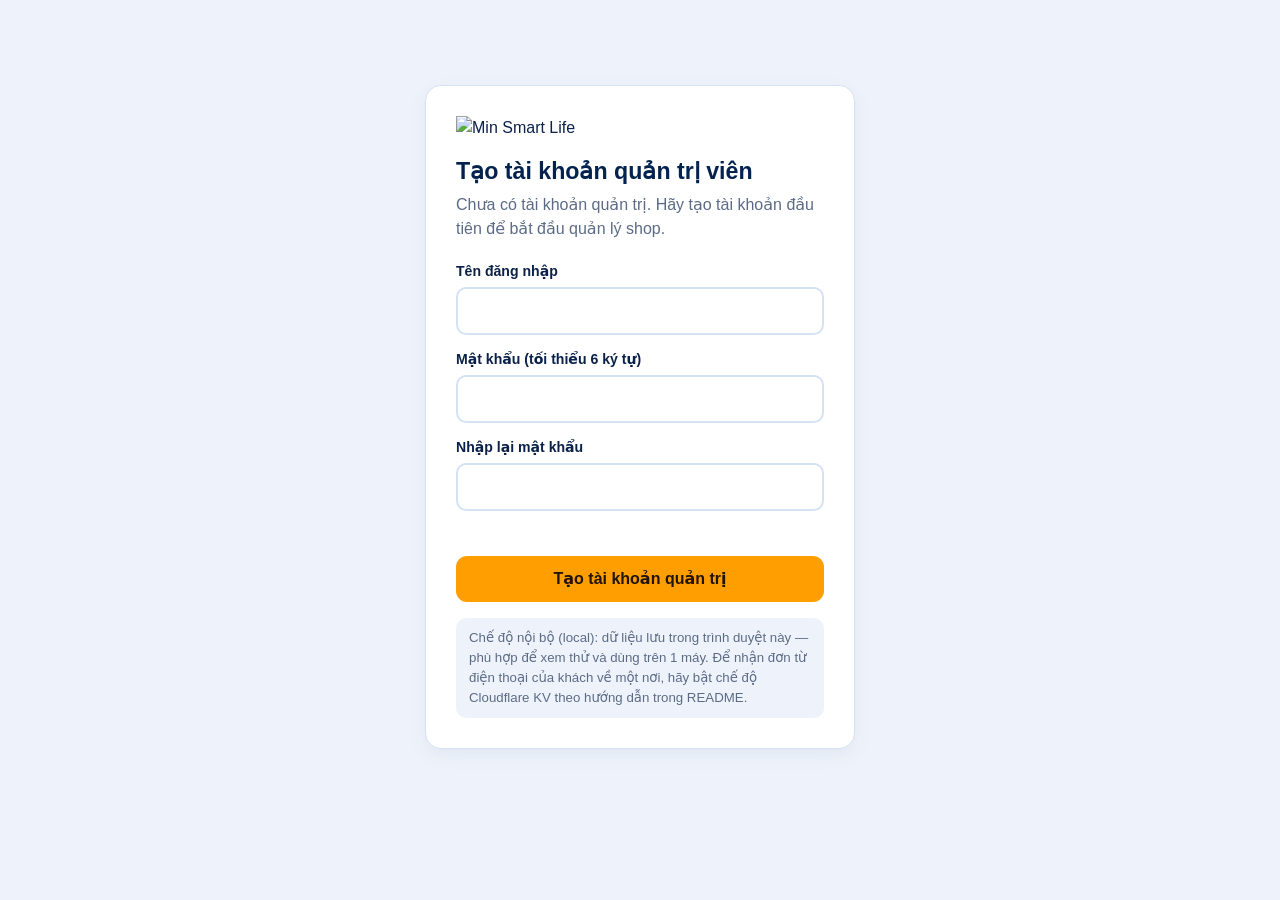
==== admin.html @ 44592204 "Deploy Min Smart Life website v7: storefront + CMS admin + Cloudflare Functions" ====
<!DOCTYPE html>
<html lang="vi">
<head>
<meta charset="UTF-8">
<meta name="viewport" content="width=device-width, initial-scale=1.0">
<title>Quản trị Min Smart Life — CMS</title>
<meta name="robots" content="noindex, nofollow">
<link rel="icon" type="image/png" href="assets/img/favicon.png">
<style>
:root{--primary:#0A4BA8;--dark:#03224E;--accent:#FF9E00;--bg:#EEF3FB;--card:#fff;--text:#0A2149;--muted:#5B6B85;--border:#D5E2F4;--danger:#DC2626;--ok:#0E9F6E}
*{box-sizing:border-box;margin:0;padding:0}
[hidden]{display:none!important}
body{font-family:"Nunito Sans",Arial,system-ui,sans-serif;background:var(--bg);color:var(--text);line-height:1.5}
h1,h2,h3,h4,strong,b{font-family:Arial,Helvetica,sans-serif}
button{font:inherit;cursor:pointer}
input,select,textarea{font:inherit;padding:10px 12px;border:2px solid var(--border);border-radius:10px;background:#fff;width:100%}
input:focus,select:focus,textarea:focus{outline:none;border-color:var(--primary)}
label{font-weight:700;font-size:.88rem;display:block;margin-bottom:5px}
.wrap{max-width:1180px;margin:0 auto;padding:22px 18px 60px}
.btn{display:inline-flex;align-items:center;justify-content:center;gap:7px;background:var(--accent);color:#221500;font-weight:800;border:0;padding:11px 20px;border-radius:11px;transition:filter .15s,transform .15s}
.btn:hover{filter:brightness(1.06)} .btn:active{transform:scale(.98)}
.btn-blue{background:var(--primary);color:#fff}
.btn-ghost{background:#fff;border:2px solid var(--border);color:var(--text)}
.btn-danger{background:#FDECEC;color:var(--danger);border:2px solid #F6CACA}
.btn-sm{padding:7px 13px;font-size:.86rem;border-radius:9px}
.card{background:var(--card);border:1px solid var(--border);border-radius:16px;box-shadow:0 6px 20px rgba(3,34,78,.06)}
/* Auth */
.auth-box{max-width:430px;margin:7vh auto;padding:30px}
.auth-box h1{font-size:1.45rem;color:var(--dark);margin-bottom:4px}
.auth-box .sub{color:var(--muted);margin-bottom:20px}
.auth-box form{display:grid;gap:14px}
.auth-err{color:var(--danger);font-weight:700;font-size:.9rem;min-height:1.2em}
.mode-note{margin-top:16px;font-size:.83rem;color:var(--muted);background:var(--bg);border-radius:10px;padding:10px 13px}
/* App layout */
.topbar{display:flex;align-items:center;gap:14px;flex-wrap:wrap;margin-bottom:18px}
.topbar img{height:44px;width:auto}
.topbar .spacer{flex:1}
.badge{display:inline-block;padding:4px 11px;border-radius:999px;font-size:.76rem;font-weight:800;background:#E1EAF6;color:var(--dark)}
.badge.server{background:#DFF7EC;color:#046C4E}
.stats{display:grid;grid-template-columns:repeat(auto-fit,minmax(180px,1fr));gap:13px;margin-bottom:18px}
.stat{padding:16px 18px}
.stat span{color:var(--muted);font-weight:700;font-size:.85rem}
.stat strong{display:block;font-size:1.55rem;color:var(--dark);margin-top:2px}
.tabs{display:flex;gap:8px;flex-wrap:wrap;margin-bottom:16px}
.tab{border:2px solid var(--border);background:#fff;font-weight:800;padding:10px 18px;border-radius:999px}
.tab.active{background:var(--dark);border-color:var(--dark);color:#fff}
.panel{padding:20px}
.toolbar{display:flex;gap:10px;flex-wrap:wrap;margin-bottom:15px}
.toolbar input,.toolbar select{width:auto;flex:1;min-width:170px}
table{width:100%;border-collapse:collapse;font-size:.93rem}
th,td{text-align:left;padding:10px 9px;border-bottom:1px solid #E7EEF8;vertical-align:top}
th{color:var(--dark);font-size:.82rem;text-transform:uppercase;letter-spacing:.04em}
tr:hover td{background:#F7FAFF}
.status{padding:6px 9px;border-radius:8px;border:2px solid var(--border);font-weight:700;width:auto}
.st{display:inline-block;padding:3px 10px;border-radius:999px;font-size:.78rem;font-weight:800;white-space:nowrap}
.st-new{background:#FFF3D6;color:#8A5A00}.st-contacted{background:#E1EAF6;color:#0A4BA8}.st-confirmed{background:#DFF7EC;color:#046C4E}
.st-shipping{background:#E9E5FF;color:#4C2FB3}.st-done{background:#D1FAE5;color:#065F46}.st-cancelled{background:#FDECEC;color:#B42318}
.thumb{width:52px;height:52px;object-fit:cover;border-radius:9px;background:#EEF3FB}
.empty{color:var(--muted);text-align:center;padding:28px 0;font-weight:700}
.form-grid{display:grid;grid-template-columns:1fr 1fr;gap:14px}
.form-grid .full{grid-column:1/-1}
.form-actions{display:flex;gap:10px;margin-top:16px;flex-wrap:wrap}
.detail-box{background:#F7FAFF;border:1px solid var(--border);border-radius:12px;padding:14px 16px;margin:8px 0 14px;font-size:.92rem}
.detail-box ul{margin:6px 0 6px 18px}
.toast{position:fixed;left:50%;bottom:22px;transform:translateX(-50%);background:var(--dark);color:#fff;font-weight:700;padding:12px 22px;border-radius:12px;box-shadow:0 14px 30px rgba(0,0,0,.25);z-index:99}
@media (max-width:720px){.form-grid{grid-template-columns:1fr}table{font-size:.85rem}th,td{padding:8px 6px}}
</style>
</head>
<body>

<!-- ===== AUTH ===== -->
<section id="authView" class="wrap">
  <div class="card auth-box">
    <img src="assets/img/logo.png" alt="Min Smart Life" style="height:52px;width:auto;margin-bottom:14px">
    <div id="setupBox" hidden>
      <h1>Tạo tài khoản quản trị viên</h1>
      <p class="sub">Chưa có tài khoản quản trị. Hãy tạo tài khoản đầu tiên để bắt đầu quản lý shop.</p>
      <form id="setupForm">
        <div><label for="suUser">Tên đăng nhập</label><input id="suUser" autocomplete="username" required></div>
        <div><label for="suPass">Mật khẩu (tối thiểu 6 ký tự)</label><input id="suPass" type="password" autocomplete="new-password" required minlength="6"></div>
        <div><label for="suPass2">Nhập lại mật khẩu</label><input id="suPass2" type="password" autocomplete="new-password" required></div>
        <p class="auth-err" id="setupErr"></p>
        <button class="btn" type="submit">Tạo tài khoản quản trị</button>
      </form>
    </div>
    <div id="loginBox" hidden>
      <h1>Đăng nhập quản trị</h1>
      <p class="sub">Quản lý đơn hàng, khách hàng và sản phẩm của Min Smart Life.</p>
      <form id="loginForm">
        <div><label for="liUser">Tên đăng nhập</label><input id="liUser" autocomplete="username" required></div>
        <div><label for="liPass">Mật khẩu</label><input id="liPass" type="password" autocomplete="current-password" required></div>
        <p class="auth-err" id="loginErr"></p>
        <button class="btn" type="submit">Đăng nhập</button>
      </form>
    </div>
    <p class="mode-note" id="modeNote">Đang kiểm tra chế độ lưu trữ...</p>
  </div>
</section>

<!-- ===== APP ===== -->
<section id="appView" class="wrap" hidden>
  <div class="topbar">
    <img src="assets/img/logo.png" alt="Min Smart Life">
    <span class="badge" id="modeBadge">Chế độ nội bộ</span>
    <span class="spacer"></span>
    <span id="adminName" style="font-weight:800"></span>
    <a class="btn btn-ghost btn-sm" href="index.html?tu_cms=1">Xem website</a>
    <button class="btn btn-ghost btn-sm" id="logoutBtn">Đăng xuất</button>
  </div>

  <div class="stats">
    <div class="card stat"><span>Tổng đơn hàng</span><strong id="stOrders">0</strong></div>
    <div class="card stat"><span>Đơn mới chờ xử lý</span><strong id="stNew">0</strong></div>
    <div class="card stat"><span>Doanh thu (đơn hoàn thành)</span><strong id="stRevenue">0₫</strong></div>
    <div class="card stat"><span>Khách hàng</span><strong id="stCustomers">0</strong></div>
    <div class="card stat"><span>Sản phẩm đang bán</span><strong id="stProducts">0</strong></div>
  </div>

  <div class="tabs">
    <button class="tab active" data-tab="orders">Đơn hàng</button>
    <button class="tab" data-tab="customers">Khách hàng</button>
    <button class="tab" data-tab="products">Sản phẩm</button>
    <button class="tab" data-tab="accounts">Tài khoản</button>
  </div>

  <!-- Orders -->
  <div class="card panel" id="tab-orders">
    <div class="toolbar">
      <input id="orderSearch" type="search" placeholder="Tìm theo mã đơn, tên khách, số điện thoại...">
      <select id="orderFilter">
        <option value="">Tất cả trạng thái</option>
        <option value="new">Mới</option><option value="contacted">Đã liên hệ</option>
        <option value="confirmed">Đã xác nhận</option><option value="shipping">Đang giao</option>
        <option value="done">Hoàn thành</option><option value="cancelled">Đã huỷ</option>
      </select>
      <button class="btn btn-ghost btn-sm" id="exportOrders">Xuất CSV</button>
    </div>
    <div style="overflow-x:auto"><table>
      <thead><tr><th>Mã đơn</th><th>Thời gian</th><th>Khách hàng</th><th>Sản phẩm</th><th>Tổng tiền</th><th>Trạng thái</th><th></th></tr></thead>
      <tbody id="orderRows"></tbody>
    </table></div>
    <p class="empty" id="orderEmpty" hidden>Chưa có đơn hàng nào. Đơn sẽ xuất hiện tại đây ngay khi khách đặt hàng trên website.</p>
    <div id="orderDetail"></div>
  </div>

  <!-- Customers -->
  <div class="card panel" id="tab-customers" hidden>
    <div class="toolbar"><input id="custSearch" type="search" placeholder="Tìm theo tên, số điện thoại, email..."></div>
    <div style="overflow-x:auto"><table>
      <thead><tr><th>Khách hàng</th><th>Số điện thoại</th><th>Email</th><th>Địa chỉ</th><th>Số đơn</th><th>Tổng chi tiêu</th><th>Đơn gần nhất</th></tr></thead>
      <tbody id="custRows"></tbody>
    </table></div>
    <p class="empty" id="custEmpty" hidden>Chưa có khách hàng nào.</p>
  </div>

  <!-- Accounts -->
  <div class="card panel" id="tab-accounts" hidden>
    <h3 style="margin-bottom:10px">Tài khoản quản trị viên</h3>
    <ul id="adminList" style="margin:0 0 20px 18px"></ul>
    <h4 style="margin-bottom:10px">Thêm tài khoản quản trị viên</h4>
    <form id="addAdminForm" style="display:grid;gap:13px;max-width:430px">
      <div><label for="naUser">Tên đăng nhập mới</label><input id="naUser" autocomplete="off" required></div>
      <div><label for="naPass">Mật khẩu (tối thiểu 6 ký tự)</label><input id="naPass" type="password" autocomplete="new-password" required minlength="6"></div>
      <div><label for="naPass2">Nhập lại mật khẩu</label><input id="naPass2" type="password" autocomplete="new-password" required></div>
      <p class="auth-err" id="naErr"></p>
      <div><button class="btn btn-blue" type="submit">Tạo thêm tài khoản</button></div>
    </form>
  </div>

  <!-- Products -->
  <div class="card panel" id="tab-products" hidden>
    <div class="toolbar">
      <input id="prodSearch" type="search" placeholder="Tìm sản phẩm theo tên, mã SKU, danh mục...">
      <button class="btn btn-sm" id="addProductBtn">+ Thêm sản phẩm</button>
    </div>
    <form id="productForm" class="card" style="padding:18px;margin-bottom:18px" hidden>
      <h3 id="pfTitle" style="margin-bottom:14px">Thêm sản phẩm</h3>
      <input type="hidden" id="pfIndex">
      <div class="form-grid">
        <div class="full"><label for="pfName">Tên sản phẩm *</label><input id="pfName" required></div>
        <div><label for="pfSku">Mã SKU</label><input id="pfSku" placeholder="Ví dụ: BM05"></div>
        <div><label for="pfPrice">Giá (VNĐ) *</label><input id="pfPrice" type="number" min="0" step="1000" required></div>
        <div><label for="pfCategory">Danh mục</label><input id="pfCategory" list="catList" placeholder="Chọn hoặc gõ danh mục"><datalist id="catList"></datalist></div>
        <div><label for="pfSold">Đã bán</label><input id="pfSold" type="number" min="0" value="0"></div>
        <div class="full"><label for="pfImage">Ảnh sản phẩm chính — dán URL hoặc tải ảnh từ máy lên</label>
        <input id="pfImage" placeholder="https://...">
        <div style="display:flex;gap:12px;align-items:center;margin-top:9px;flex-wrap:wrap">
          <input type="file" id="pfUpload" accept="image/*" style="width:auto;border:0;padding:0">
          <img id="pfPreview" class="thumb" alt="" hidden>
          <span style="font-size:.82rem;color:var(--muted)">Ảnh tải lên tự nén tối đa 1000px cho nhẹ; hoặc dán URL ảnh có sẵn.</span>
        </div></div>
        <div><label for="pfFactory">Xuất xứ</label><input id="pfFactory" placeholder="Ví dụ: Made in Germany"></div>
        <div><label for="pfImages">Link ảnh phụ (mỗi link 1 dòng)</label><textarea id="pfImages" rows="2"></textarea></div>
        <div class="full"><label for="pfDesc">Mô tả / điểm nổi bật (mỗi ý 1 dòng)</label><textarea id="pfDesc" rows="4"></textarea></div>
      </div>
      <div class="form-actions">
        <button class="btn btn-blue" type="submit">Lưu sản phẩm</button>
        <button class="btn btn-ghost" type="button" id="pfCancel">Huỷ</button>
      </div>
    </form>
    <div style="overflow-x:auto"><table>
      <thead><tr><th>Ảnh</th><th>Sản phẩm</th><th>SKU</th><th>Danh mục</th><th>Giá</th><th>Đã bán</th><th></th></tr></thead>
      <tbody id="prodRows"></tbody>
    </table></div>
    <p class="empty" id="prodEmpty" hidden>Chưa có sản phẩm nào.</p>
  </div>
</section>

<div class="toast" id="toast" hidden></div>

<script src="assets/js/products.js"></script>
<script>
(function () {
  "use strict";
  /* ============ Tầng dữ liệu: ưu tiên Cloudflare API (KV), không có thì dùng localStorage ============ */
  var MODE = "local";
  var token = sessionStorage.getItem("msl_admin_token") || "";
  var LS = {
    get: function (k, d) { try { var v = JSON.parse(localStorage.getItem(k)); return v == null ? d : v; } catch (e) { return d; } },
    set: function (k, v) { localStorage.setItem(k, JSON.stringify(v)); }
  };
  function api(path, opts) {
    opts = opts || {};
    opts.headers = Object.assign({ "Content-Type": "application/json" }, opts.headers || {});
    if (token) opts.headers.Authorization = "Bearer " + token;
    return fetch(path, opts).then(function (r) { return r.json().then(function (j) { return { ok: r.ok, data: j }; }); });
  }
  function sha256(text) {
    if (window.crypto && crypto.subtle) {
      return crypto.subtle.digest("SHA-256", new TextEncoder().encode("msl::" + text)).then(function (buf) {
        return [...new Uint8Array(buf)].map(function (b) { return b.toString(16).padStart(2, "0"); }).join("");
      });
    }
    var h = 0; for (var i = 0; i < text.length; i++) { h = (h * 31 + text.charCodeAt(i)) >>> 0; }
    return Promise.resolve("fnv" + h.toString(16));
  }
  var DB = {
    detect: function () {
      if (typeof fetch !== "function" || !/^https?:$/.test(location.protocol)) { MODE = "local"; return Promise.resolve(); }
      return fetch("/api/health").then(function (r) { return r.json(); }).then(function (j) { MODE = j && j.ok && j.kv ? "server" : "local"; }).catch(function () { MODE = "local"; });
    },
    adminsLocal: function () {
      var list = LS.get("msl_admins", null);
      if (!list) { var legacy = LS.get("msl_admin", null); list = legacy ? [legacy] : []; LS.set("msl_admins", list); }
      return list;
    },
    hasAdmin: function () {
      if (MODE === "server") return api("/api/auth").then(function (r) { return r.data.hasAdmin; });
      return Promise.resolve(DB.adminsLocal().length > 0);
    },
    listAdmins: function () {
      if (MODE === "server") return api("/api/auth", { method: "POST", body: JSON.stringify({ action: "list" }) }).then(function (r) { return r.data.admins || []; });
      return Promise.resolve(DB.adminsLocal().map(function (x) { return x.username; }));
    },
    createAdmin: function (user, pass) {
      if (MODE === "server") return api("/api/auth", { method: "POST", body: JSON.stringify({ action: "create", username: user, password: pass }) }).then(function (r) { if (!r.ok) throw new Error(r.data.error || "Không tạo được tài khoản"); });
      return sha256(pass).then(function (hash) {
        var list = DB.adminsLocal();
        if (list.some(function (x) { return x.username === user; })) throw new Error("Tên đăng nhập đã tồn tại");
        list.push({ username: user, passHash: hash }); LS.set("msl_admins", list);
      });
    },
    setup: function (user, pass) {
      if (MODE === "server") return api("/api/auth", { method: "POST", body: JSON.stringify({ action: "setup", username: user, password: pass }) }).then(function (r) { if (!r.ok) throw new Error(r.data.error || "Không tạo được tài khoản"); token = r.data.token; sessionStorage.setItem("msl_admin_token", token); });
      return sha256(pass).then(function (hash) { LS.set("msl_admins", [{ username: user, passHash: hash }]); sessionStorage.setItem("msl_admin_user", user); });
    },
    login: function (user, pass) {
      if (MODE === "server") return api("/api/auth", { method: "POST", body: JSON.stringify({ action: "login", username: user, password: pass }) }).then(function (r) { if (!r.ok) throw new Error(r.data.error || "Sai thông tin đăng nhập"); token = r.data.token; sessionStorage.setItem("msl_admin_token", token); sessionStorage.setItem("msl_admin_user", user); });
      return sha256(pass).then(function (hash) {
        var a = DB.adminsLocal().find(function (x) { return x.username === user; });
        if (!a || a.passHash !== hash) throw new Error("Sai tên đăng nhập hoặc mật khẩu");
        sessionStorage.setItem("msl_admin_user", user);
      });
    },
    loggedIn: function () {
      if (MODE === "server") return !!token;
      return !!sessionStorage.getItem("msl_admin_user");
    },
    logout: function () { token = ""; sessionStorage.removeItem("msl_admin_token"); sessionStorage.removeItem("msl_admin_user"); },
    orders: function () {
      if (MODE === "server") return api("/api/orders").then(function (r) { return r.data.orders || []; });
      return Promise.resolve(LS.get("msl_orders", []));
    },
    updateOrder: function (id, status) {
      if (MODE === "server") return api("/api/orders", { method: "POST", body: JSON.stringify({ action: "update", id: id, status: status }) });
      var arr = LS.get("msl_orders", []); arr.forEach(function (o) { if (o.id === id) o.status = status; }); LS.set("msl_orders", arr);
      return Promise.resolve();
    },
    deleteOrder: function (id) {
      if (MODE === "server") return api("/api/orders", { method: "POST", body: JSON.stringify({ action: "delete", id: id }) });
      LS.set("msl_orders", LS.get("msl_orders", []).filter(function (o) { return o.id !== id; }));
      return Promise.resolve();
    },
    products: function () {
      if (MODE === "server") return api("/api/products").then(function (r) { return (r.data.products && r.data.products.length) ? r.data.products : (window.MSL_PRODUCTS || []); });
      var saved = LS.get("msl_products", null);
      return Promise.resolve(saved && saved.length ? saved : (window.MSL_PRODUCTS || []));
    },
    saveProducts: function (list) {
      if (MODE === "server") return api("/api/products", { method: "POST", body: JSON.stringify({ products: list }) });
      LS.set("msl_products", list);
      return Promise.resolve();
    }
  };

  /* ============ UI ============ */
  var $ = function (id) { return document.getElementById(id); };
  var STATUS = { new: ["Mới", "st-new"], contacted: ["Đã liên hệ", "st-contacted"], confirmed: ["Đã xác nhận", "st-confirmed"], shipping: ["Đang giao", "st-shipping"], done: ["Hoàn thành", "st-done"], cancelled: ["Đã huỷ", "st-cancelled"] };
  var orders = [], products = [];
  function fmt(n) { return Number(n || 0).toLocaleString("vi-VN") + "₫"; }
  function esc(s) { return String(s == null ? "" : s).replace(/[&<>"']/g, function (c) { return { "&": "&amp;", "<": "&lt;", ">": "&gt;", '"': "&quot;", "'": "&#39;" }[c]; }); }
  function toast(msg) { var t = $("toast"); t.textContent = msg; t.hidden = false; setTimeout(function () { t.hidden = true; }, 2600); }
  function dateFmt(iso) { try { var d = new Date(iso); return d.toLocaleString("vi-VN", { day: "2-digit", month: "2-digit", year: "numeric", hour: "2-digit", minute: "2-digit" }); } catch (e) { return iso || ""; } }

  function showAuth() {
    $("appView").hidden = true; $("authView").hidden = false;
    $("modeNote").textContent = MODE === "server"
      ? "Chế độ máy chủ Cloudflare: dữ liệu lưu trên hệ thống, quản trị viên xem được đơn từ mọi thiết bị."
      : "Chế độ nội bộ (local): dữ liệu lưu trong trình duyệt này — phù hợp để xem thử và dùng trên 1 máy. Để nhận đơn từ điện thoại của khách về một nơi, hãy bật chế độ Cloudflare KV theo hướng dẫn trong README.";
    DB.hasAdmin().then(function (has) { $("setupBox").hidden = has; $("loginBox").hidden = !has; });
  }
  function showApp() {
    $("authView").hidden = true; $("appView").hidden = false;
    $("modeBadge").textContent = MODE === "server" ? "Chế độ máy chủ Cloudflare" : "Chế độ nội bộ (trình duyệt này)";
    $("modeBadge").classList.toggle("server", MODE === "server");
    $("adminName").textContent = sessionStorage.getItem("msl_admin_user") || "Admin";
    refresh();
  }
  function refresh() {
    Promise.all([DB.orders(), DB.products()]).then(function (res) {
      orders = res[0]; products = res[1];
      renderStats(); renderOrders(); renderCustomers(); renderProducts(); renderAccounts();
    });
  }
  function customersAgg() {
    var map = {};
    orders.forEach(function (o) {
      var c = o.customer || {}; var key = (c.phone || "").replace(/\s/g, "") || c.email || "unknown";
      if (!map[key]) map[key] = { name: c.name || "", phone: c.phone || "", email: c.email || "", address: c.address || "", count: 0, spent: 0, last: o.createdAt };
      map[key].count++; if (o.status !== "cancelled") map[key].spent += Number(o.total || 0);
      if (o.createdAt > map[key].last) map[key].last = o.createdAt;
      if (c.address) map[key].address = c.address; if (c.name) map[key].name = c.name; if (c.email) map[key].email = c.email;
    });
    return Object.values(map).sort(function (a, b) { return b.spent - a.spent; });
  }
  function renderStats() {
    $("stOrders").textContent = orders.length;
    $("stNew").textContent = orders.filter(function (o) { return o.status === "new"; }).length;
    $("stRevenue").textContent = fmt(orders.filter(function (o) { return o.status === "done"; }).reduce(function (s, o) { return s + Number(o.total || 0); }, 0));
    $("stCustomers").textContent = customersAgg().length;
    $("stProducts").textContent = products.length;
  }
  function renderOrders() {
    var q = ($("orderSearch").value || "").toLowerCase();
    var f = $("orderFilter").value;
    var list = orders.filter(function (o) {
      var c = o.customer || {};
      var hay = (o.id + " " + c.name + " " + c.phone + " " + c.email).toLowerCase();
      return (!q || hay.indexOf(q) >= 0) && (!f || o.status === f);
    });
    $("orderEmpty").hidden = list.length > 0;
    $("orderRows").innerHTML = list.map(function (o) {
      var c = o.customer || {};
      var itemsTxt = (o.items || []).map(function (i) { return i.qty + " × " + i.name; }).join("<br>");
      var opts = Object.keys(STATUS).map(function (k) { return '<option value="' + k + '"' + (o.status === k ? " selected" : "") + ">" + STATUS[k][0] + "</option>"; }).join("");
      return "<tr><td><b>" + esc(o.id) + "</b></td><td>" + dateFmt(o.createdAt) + "</td>"
        + "<td><b>" + esc(c.name) + "</b><br>" + esc(c.phone) + "<br><span style='color:var(--muted)'>" + esc(c.email) + "</span></td>"
        + "<td>" + itemsTxt + "</td><td><b>" + fmt(o.total) + "</b></td>"
        + '<td><span class="st ' + (STATUS[o.status] || STATUS.new)[1] + '">' + (STATUS[o.status] || STATUS.new)[0] + '</span><br><select class="status" data-status="' + o.id + '">' + opts + "</select></td>"
        + '<td><button class="btn btn-ghost btn-sm" data-view="' + o.id + '">Chi tiết</button> <button class="btn btn-danger btn-sm" data-del-order="' + o.id + '">Xoá</button></td></tr>';
    }).join("");
  }
  function renderAccounts() {
    DB.listAdmins().then(function (names) {
      $("adminList").innerHTML = names.map(function (n) { return "<li><b>" + esc(n) + "</b></li>"; }).join("") || "<li>Chưa có tài khoản nào</li>";
    }).catch(function () {});
  }
  function renderCustomers() {
    var q = ($("custSearch").value || "").toLowerCase();
    var list = customersAgg().filter(function (c) { return !q || (c.name + " " + c.phone + " " + c.email).toLowerCase().indexOf(q) >= 0; });
    $("custEmpty").hidden = list.length > 0;
    $("custRows").innerHTML = list.map(function (c) {
      return "<tr><td><b>" + esc(c.name) + "</b></td><td>" + esc(c.phone) + "</td><td>" + esc(c.email) + "</td><td>" + esc(c.address) + "</td><td>" + c.count + "</td><td><b>" + fmt(c.spent) + "</b></td><td>" + dateFmt(c.last) + "</td></tr>";
    }).join("");
  }
  function renderProducts() {
    var q = ($("prodSearch").value || "").toLowerCase();
    var list = products.map(function (p, i) { return { p: p, i: i }; }).filter(function (x) {
      return !q || (x.p.name + " " + (x.p.sku || "") + " " + (x.p.category || "")).toLowerCase().indexOf(q) >= 0;
    });
    $("prodEmpty").hidden = list.length > 0;
    $("prodRows").innerHTML = list.map(function (x) {
      var p = x.p;
      return '<tr><td><img class="thumb" src="' + esc(p.image || "") + '" alt="" onerror="this.style.visibility=\'hidden\'"></td>'
        + "<td><b>" + esc(p.name) + "</b></td><td>" + esc(p.sku || "") + "</td><td>" + esc(p.category || "") + "</td><td><b>" + fmt(p.price) + "</b></td><td>" + (p.sold || 0) + "</td>"
        + '<td><button class="btn btn-ghost btn-sm" data-edit="' + x.i + '">Sửa</button> <button class="btn btn-danger btn-sm" data-del-prod="' + x.i + '">Xoá</button></td></tr>';
    }).join("");
    var cats = [...new Set(products.map(function (p) { return p.category; }).filter(Boolean))];
    if (window.MSL_CATEGORIES) window.MSL_CATEGORIES.forEach(function (c) { if (cats.indexOf(c.name) < 0) cats.push(c.name); });
    $("catList").innerHTML = cats.map(function (c) { return '<option value="' + esc(c) + '">'; }).join("");
  }
  function showOrderDetail(id) {
    var o = orders.find(function (x) { return x.id === id; }); if (!o) return;
    var c = o.customer || {};
    $("orderDetail").innerHTML = '<div class="detail-box"><b>Đơn ' + esc(o.id) + '</b> — ' + dateFmt(o.createdAt)
      + '<br>Khách: <b>' + esc(c.name) + '</b> • ' + esc(c.phone) + ' • ' + esc(c.email)
      + '<br>Địa chỉ: ' + esc(c.address)
      + '<ul>' + (o.items || []).map(function (i) { return "<li>" + esc(i.name) + (i.sku ? " (" + esc(i.sku) + ")" : "") + " — " + i.qty + " × " + fmt(i.price) + "</li>"; }).join("") + "</ul>"
      + 'Tổng: <b>' + fmt(o.total) + '</b> • Trạng thái: ' + (STATUS[o.status] || STATUS.new)[0] + "</div>";
    try { $("orderDetail").scrollIntoView({ behavior: "smooth", block: "nearest" }); } catch (e) {}
  }

  /* ============ Sự kiện ============ */
  $("setupForm").addEventListener("submit", function (e) {
    e.preventDefault();
    var u = $("suUser").value.trim(), p1 = $("suPass").value, p2 = $("suPass2").value;
    if (p1 !== p2) { $("setupErr").textContent = "Mật khẩu nhập lại chưa khớp."; return; }
    DB.setup(u, p1).then(function () { sessionStorage.setItem("msl_admin_user", u); toast("Đã tạo tài khoản quản trị"); showApp(); })
      .catch(function (err) { $("setupErr").textContent = err.message || "Có lỗi xảy ra"; });
  });
  $("loginForm").addEventListener("submit", function (e) {
    e.preventDefault();
    DB.login($("liUser").value.trim(), $("liPass").value).then(function () { toast("Đăng nhập thành công"); showApp(); })
      .catch(function (err) { $("loginErr").textContent = err.message || "Đăng nhập thất bại"; });
  });
  $("logoutBtn").addEventListener("click", function () { DB.logout(); showAuth(); });
  document.querySelectorAll(".tab").forEach(function (t) {
    t.addEventListener("click", function () {
      document.querySelectorAll(".tab").forEach(function (x) { x.classList.remove("active"); });
      t.classList.add("active");
      ["orders", "customers", "products", "accounts"].forEach(function (k) { $("tab-" + k).hidden = k !== t.dataset.tab; });
    });
  });
  $("orderSearch").addEventListener("input", renderOrders);
  $("orderFilter").addEventListener("change", renderOrders);
  $("custSearch").addEventListener("input", renderCustomers);
  $("prodSearch").addEventListener("input", renderProducts);
  document.addEventListener("change", function (e) {
    var s = e.target.closest("[data-status]");
    if (s) { DB.updateOrder(s.dataset.status, s.value).then(function () { toast("Đã cập nhật trạng thái đơn " + s.dataset.status); refresh(); }); }
  });
  document.addEventListener("click", function (e) {
    var v = e.target.closest("[data-view]"); if (v) { showOrderDetail(v.dataset.view); return; }
    var d = e.target.closest("[data-del-order]");
    if (d) { if (confirm("Xoá đơn " + d.dataset.delOrder + "?")) DB.deleteOrder(d.dataset.delOrder).then(function () { toast("Đã xoá đơn"); refresh(); }); return; }
    var ep = e.target.closest("[data-edit]"); if (ep) { fillProductForm(+ep.dataset.edit); return; }
    var dp = e.target.closest("[data-del-prod]");
    if (dp) { var i = +dp.dataset.delProd; if (confirm("Xoá sản phẩm \"" + products[i].name + "\"?")) { products.splice(i, 1); DB.saveProducts(products).then(function () { toast("Đã xoá sản phẩm"); refresh(); }); } }
  });
  $("addProductBtn").addEventListener("click", function () { fillProductForm(-1); });
  $("pfCancel").addEventListener("click", function () { $("productForm").hidden = true; });
  function fillProductForm(i) {
    $("productForm").hidden = false;
    $("pfIndex").value = i;
    $("pfTitle").textContent = i < 0 ? "Thêm sản phẩm" : "Sửa sản phẩm";
    var p = i < 0 ? {} : products[i];
    $("pfName").value = p.name || ""; $("pfSku").value = p.sku || ""; $("pfPrice").value = p.price || "";
    $("pfCategory").value = p.category || ""; $("pfSold").value = p.sold || 0; $("pfImage").value = p.image || "";
    $("pfFactory").value = p.factory || ""; $("pfImages").value = (p.images || []).join("\n"); $("pfDesc").value = (p.desc || []).join("\n");
    if ($("pfUpload")) $("pfUpload").value = ""; setPreview();
    try { $("productForm").scrollIntoView({ behavior: "smooth", block: "start" }); } catch (e) {}
  }
  $("productForm").addEventListener("submit", function (e) {
    e.preventDefault();
    var i = +$("pfIndex").value;
    var images = $("pfImages").value.split("\n").map(function (s) { return s.trim(); }).filter(Boolean);
    var main = $("pfImage").value.trim();
    var p = {
      sku: $("pfSku").value.trim(), name: $("pfName").value.trim(), price: Number($("pfPrice").value || 0),
      oldPrice: null, category: $("pfCategory").value.trim() || "Các loại mặt hàng khác",
      sold: Number($("pfSold").value || 0), image: main, images: images.length ? images : (main ? [main] : []),
      desc: $("pfDesc").value.split("\n").map(function (s) { return s.trim(); }).filter(Boolean),
      factory: $("pfFactory").value.trim()
    };
    if (i < 0) products.unshift(p); else products[i] = Object.assign({}, products[i], p);
    DB.saveProducts(products).then(function () { $("productForm").hidden = true; toast("Đã lưu sản phẩm — website sẽ hiển thị theo dữ liệu mới"); refresh(); });
  });
  $("addAdminForm").addEventListener("submit", function (e) {
    e.preventDefault();
    var u = $("naUser").value.trim(), p1 = $("naPass").value, p2 = $("naPass2").value;
    if (p1 !== p2) { $("naErr").textContent = "Mật khẩu nhập lại chưa khớp."; return; }
    DB.createAdmin(u, p1).then(function () { $("naErr").textContent = ""; e.target.reset(); toast("Đã tạo thêm tài khoản: " + u); renderAccounts(); })
      .catch(function (err) { $("naErr").textContent = err.message || "Có lỗi xảy ra"; });
  });
  function compressImage(dataUrl) {
    return new Promise(function (resolve) {
      var done = false; function fin(v) { if (!done) { done = true; resolve(v); } }
      try {
        var img = new Image();
        img.onload = function () { try {
          var w = img.naturalWidth || img.width, hh = img.naturalHeight || img.height;
          if (!w || !hh) return fin(dataUrl);
          var scale = Math.min(1, 1000 / Math.max(w, hh));
          if (scale === 1 && dataUrl.length < 1500000) return fin(dataUrl);
          var cv = document.createElement("canvas");
          cv.width = Math.round(w * scale); cv.height = Math.round(hh * scale);
          cv.getContext("2d").drawImage(img, 0, 0, cv.width, cv.height);
          fin(cv.toDataURL("image/jpeg", 0.85));
        } catch (e) { fin(dataUrl); } };
        img.onerror = function () { fin(dataUrl); };
        setTimeout(function () { fin(dataUrl); }, 1500);
        img.src = dataUrl;
      } catch (e) { fin(dataUrl); }
    });
  }
  function setPreview() { var v = $("pfImage").value.trim(); var im = $("pfPreview"); if (v) { im.src = v; im.hidden = false; } else { im.hidden = true; } }
  $("pfImage").addEventListener("input", setPreview);
  $("pfUpload").addEventListener("change", function () {
    var f = $("pfUpload").files && $("pfUpload").files[0]; if (!f) return;
    var rd = new FileReader();
    rd.onload = function () { compressImage(String(rd.result)).then(function (out) { $("pfImage").value = out; setPreview(); toast("Đã tải ảnh lên"); }); };
    rd.readAsDataURL(f);
  });
  $("exportOrders").addEventListener("click", function () {
    var rows = [["Ma don", "Thoi gian", "Khach", "SDT", "Email", "Dia chi", "Tong", "Trang thai"]];
    orders.forEach(function (o) { var c = o.customer || {}; rows.push([o.id, dateFmt(o.createdAt), c.name, c.phone, c.email, c.address, o.total, (STATUS[o.status] || [])[0] || o.status]); });
    var csv = rows.map(function (r) { return r.map(function (x) { return '"' + String(x == null ? "" : x).replace(/"/g, '""') + '"'; }).join(","); }).join("\n");
    var a = document.createElement("a");
    a.href = URL.createObjectURL(new Blob(["\ufeff" + csv], { type: "text/csv" }));
    a.download = "don-hang-min-smart-life.csv"; a.click(); URL.revokeObjectURL(a.href);
  });

  DB.detect().then(function () { if (DB.loggedIn()) showApp(); else showAuth(); });
})();
</script>
</body>
</html>
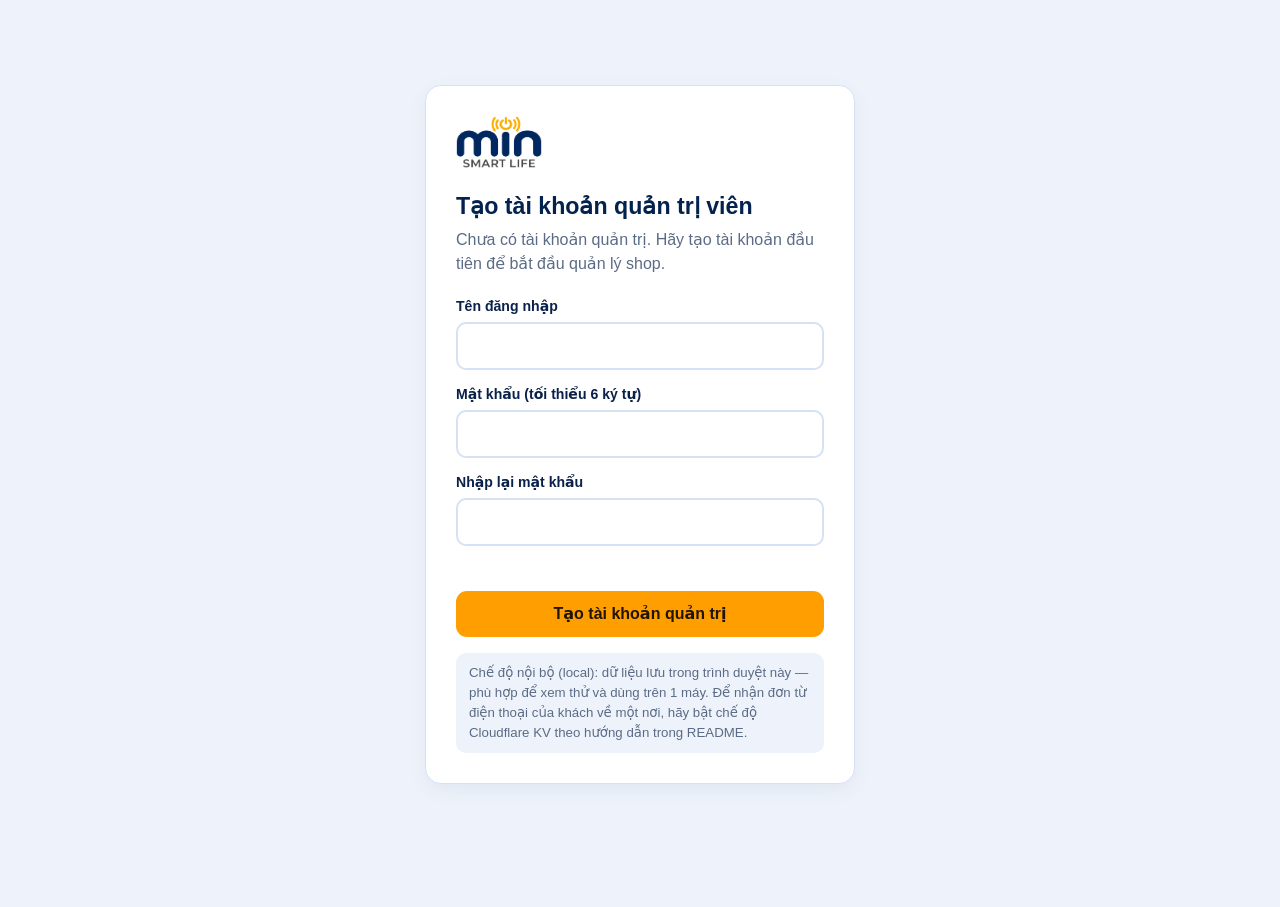
==== commit 01898f40: "Fix live orders + 2-step cart + inventory management" ====
--- a/admin.html
+++ b/admin.html
@@ -182,6 +182,7 @@
         <div><label for="pfPrice">Giá (VNĐ) *</label><input id="pfPrice" type="number" min="0" step="1000" required></div>
         <div><label for="pfCategory">Danh mục</label><input id="pfCategory" list="catList" placeholder="Chọn hoặc gõ danh mục"><datalist id="catList"></datalist></div>
         <div><label for="pfSold">Đã bán</label><input id="pfSold" type="number" min="0" value="0"></div>
+        <div><label for="pfStock">Số lượng tồn kho</label><input id="pfStock" type="number" min="0" placeholder="Để trống = không quản lý tồn"><span style="font-size:.8rem;color:var(--muted)">Đặt đơn sẽ tự trừ, huỷ đơn tự cộng lại. Tồn = 0 thì sản phẩm tự ẩn khỏi website.</span></div>
         <div class="full"><label for="pfImage">Ảnh sản phẩm chính — dán URL hoặc tải ảnh từ máy lên</label>
         <input id="pfImage" placeholder="https://...">
         <div style="display:flex;gap:12px;align-items:center;margin-top:9px;flex-wrap:wrap">
@@ -199,7 +200,7 @@
       </div>
     </form>
     <div style="overflow-x:auto"><table>
-      <thead><tr><th>Ảnh</th><th>Sản phẩm</th><th>SKU</th><th>Danh mục</th><th>Giá</th><th>Đã bán</th><th></th></tr></thead>
+      <thead><tr><th>Ảnh</th><th>Sản phẩm</th><th>SKU</th><th>Danh mục</th><th>Giá</th><th>Đã bán</th><th>Tồn kho</th><th></th></tr></thead>
       <tbody id="prodRows"></tbody>
     </table></div>
     <p class="empty" id="prodEmpty" hidden>Chưa có sản phẩm nào.</p>
@@ -215,6 +216,7 @@
   /* ============ Tầng dữ liệu: ưu tiên Cloudflare API (KV), không có thì dùng localStorage ============ */
   var MODE = "local";
   var token = sessionStorage.getItem("msl_admin_token") || "";
+  var serverHasProducts = false;
   var LS = {
     get: function (k, d) { try { var v = JSON.parse(localStorage.getItem(k)); return v == null ? d : v; } catch (e) { return d; } },
     set: function (k, v) { localStorage.setItem(k, JSON.stringify(v)); }
@@ -234,6 +236,14 @@
     var h = 0; for (var i = 0; i < text.length; i++) { h = (h * 31 + text.charCodeAt(i)) >>> 0; }
     return Promise.resolve("fnv" + h.toString(16));
   }
+  function adjustStockInMemory(items, dir) {
+    if (!products || !products.length) return;
+    (items || []).forEach(function (it) {
+      var p = products.find(function (x) { return (it.sku && x.sku && x.sku === it.sku) || x.name === it.name; });
+      if (p && typeof p.stock === "number") p.stock = Math.max(0, p.stock + dir * Number(it.qty || 0));
+    });
+    LS.set("msl_products", products);
+  }
   var DB = {
     detect: function () {
       if (typeof fetch !== "function" || !/^https?:$/.test(location.protocol)) { MODE = "local"; return Promise.resolve(); }
@@ -283,16 +293,25 @@
     },
     updateOrder: function (id, status) {
       if (MODE === "server") return api("/api/orders", { method: "POST", body: JSON.stringify({ action: "update", id: id, status: status }) });
-      var arr = LS.get("msl_orders", []); arr.forEach(function (o) { if (o.id === id) o.status = status; }); LS.set("msl_orders", arr);
+      var arr = LS.get("msl_orders", []);
+      var o = arr.find(function (x) { return x.id === id; });
+      if (o && o.status !== status) {
+        if (o.status !== "cancelled" && status === "cancelled") adjustStockInMemory(o.items, +1);
+        else if (o.status === "cancelled" && status !== "cancelled") adjustStockInMemory(o.items, -1);
+        o.status = status; LS.set("msl_orders", arr);
+      }
       return Promise.resolve();
     },
     deleteOrder: function (id) {
       if (MODE === "server") return api("/api/orders", { method: "POST", body: JSON.stringify({ action: "delete", id: id }) });
-      LS.set("msl_orders", LS.get("msl_orders", []).filter(function (o) { return o.id !== id; }));
+      var arr = LS.get("msl_orders", []);
+      var o = arr.find(function (x) { return x.id === id; });
+      if (o && o.status !== "cancelled") adjustStockInMemory(o.items, +1);
+      LS.set("msl_orders", arr.filter(function (x) { return x.id !== id; }));
       return Promise.resolve();
     },
     products: function () {
-      if (MODE === "server") return api("/api/products").then(function (r) { return (r.data.products && r.data.products.length) ? r.data.products : (window.MSL_PRODUCTS || []); });
+      if (MODE === "server") return api("/api/products").then(function (r) { serverHasProducts = !!(r.data.products && r.data.products.length); return serverHasProducts ? r.data.products : (window.MSL_PRODUCTS || []); });
       var saved = LS.get("msl_products", null);
       return Promise.resolve(saved && saved.length ? saved : (window.MSL_PRODUCTS || []));
     },
@@ -329,6 +348,10 @@
   function refresh() {
     Promise.all([DB.orders(), DB.products()]).then(function (res) {
       orders = res[0]; products = res[1];
+      if (MODE === "server" && !serverHasProducts && products.length) {
+        serverHasProducts = true;
+        DB.saveProducts(products).then(function () { toast("Đã đồng bộ danh mục lên máy chủ — tồn kho sẽ tự cập nhật theo đơn hàng"); });
+      }
       renderStats(); renderOrders(); renderCustomers(); renderProducts(); renderAccounts();
     });
   }
@@ -393,6 +416,7 @@
       var p = x.p;
       return '<tr><td><img class="thumb" src="' + esc(p.image || "") + '" alt="" onerror="this.style.visibility=\'hidden\'"></td>'
         + "<td><b>" + esc(p.name) + "</b></td><td>" + esc(p.sku || "") + "</td><td>" + esc(p.category || "") + "</td><td><b>" + fmt(p.price) + "</b></td><td>" + (p.sold || 0) + "</td>"
+        + "<td>" + (typeof p.stock === "number" ? (p.stock === 0 ? '<b style="color:var(--danger)">0 (ẩn web)</b>' : "<b>" + p.stock + "</b>") : '<span style="color:var(--muted)">—</span>') + "</td>"
         + '<td><button class="btn btn-ghost btn-sm" data-edit="' + x.i + '">Sửa</button> <button class="btn btn-danger btn-sm" data-del-prod="' + x.i + '">Xoá</button></td></tr>';
     }).join("");
     var cats = [...new Set(products.map(function (p) { return p.category; }).filter(Boolean))];
@@ -455,7 +479,7 @@
     $("pfTitle").textContent = i < 0 ? "Thêm sản phẩm" : "Sửa sản phẩm";
     var p = i < 0 ? {} : products[i];
     $("pfName").value = p.name || ""; $("pfSku").value = p.sku || ""; $("pfPrice").value = p.price || "";
-    $("pfCategory").value = p.category || ""; $("pfSold").value = p.sold || 0; $("pfImage").value = p.image || "";
+    $("pfCategory").value = p.category || ""; $("pfSold").value = p.sold || 0; $("pfStock").value = (typeof p.stock === "number") ? p.stock : ""; $("pfImage").value = p.image || "";
     $("pfFactory").value = p.factory || ""; $("pfImages").value = (p.images || []).join("\n"); $("pfDesc").value = (p.desc || []).join("\n");
     if ($("pfUpload")) $("pfUpload").value = ""; setPreview();
     try { $("productForm").scrollIntoView({ behavior: "smooth", block: "start" }); } catch (e) {}
@@ -468,7 +492,9 @@
     var p = {
       sku: $("pfSku").value.trim(), name: $("pfName").value.trim(), price: Number($("pfPrice").value || 0),
       oldPrice: null, category: $("pfCategory").value.trim() || "Các loại mặt hàng khác",
-      sold: Number($("pfSold").value || 0), image: main, images: images.length ? images : (main ? [main] : []),
+      sold: Number($("pfSold").value || 0),
+      stock: $("pfStock").value === "" ? null : Math.max(0, Number($("pfStock").value || 0)),
+      image: main, images: images.length ? images : (main ? [main] : []),
       desc: $("pfDesc").value.split("\n").map(function (s) { return s.trim(); }).filter(Boolean),
       factory: $("pfFactory").value.trim()
     };
